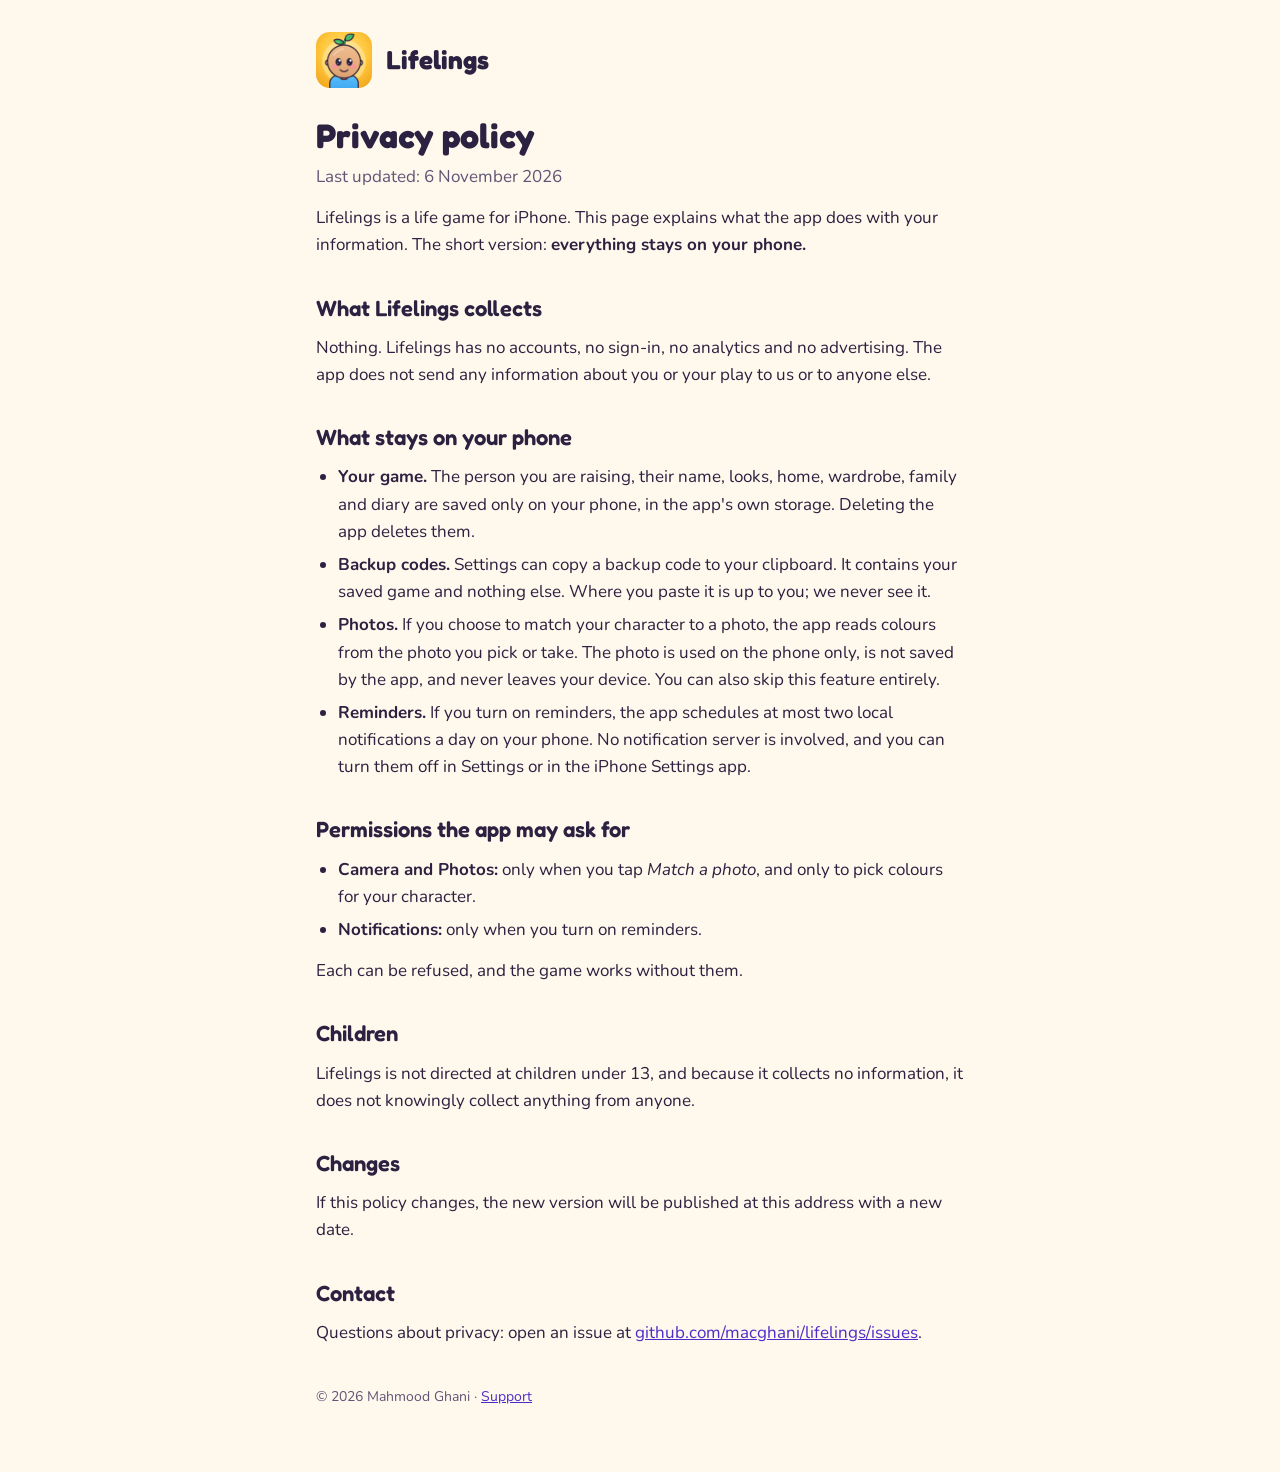
==== privacy/index.html @ c07f5c38 "Add the Lifelings home, privacy and support pages Static pages for GitHub Pages: a home page with th" ====
<!doctype html>
<html lang="en">
<head>
<meta charset="utf-8">
<meta name="viewport" content="width=device-width, initial-scale=1">
<title>Privacy policy · Lifelings</title>
<link rel="icon" href="../favicon.png">
<link rel="stylesheet" href="https://fonts.googleapis.com/css2?family=Fredoka:wght@600;700&family=Nunito:wght@400;700;800&display=swap">
<link rel="stylesheet" href="../style.css">
</head>
<body>
<main>
  <header><img src="../icon.png" alt=""><a href="../">Lifelings</a></header>
  <h1>Privacy policy</h1>
  <p class="muted">Last updated: 6 November 2026</p>
  <p>Lifelings is a life game for iPhone. This page explains what the app does with your information. The short version: <strong>everything stays on your phone.</strong></p>

  <h2>What Lifelings collects</h2>
  <p>Nothing. Lifelings has no accounts, no sign-in, no analytics and no advertising. The app does not send any information about you or your play to us or to anyone else.</p>

  <h2>What stays on your phone</h2>
  <ul>
    <li><strong>Your game.</strong> The person you are raising, their name, looks, home, wardrobe, family and diary are saved only on your phone, in the app's own storage. Deleting the app deletes them.</li>
    <li><strong>Backup codes.</strong> Settings can copy a backup code to your clipboard. It contains your saved game and nothing else. Where you paste it is up to you; we never see it.</li>
    <li><strong>Photos.</strong> If you choose to match your character to a photo, the app reads colours from the photo you pick or take. The photo is used on the phone only, is not saved by the app, and never leaves your device. You can also skip this feature entirely.</li>
    <li><strong>Reminders.</strong> If you turn on reminders, the app schedules at most two local notifications a day on your phone. No notification server is involved, and you can turn them off in Settings or in the iPhone Settings app.</li>
  </ul>

  <h2>Permissions the app may ask for</h2>
  <ul>
    <li><strong>Camera and Photos:</strong> only when you tap <em>Match a photo</em>, and only to pick colours for your character.</li>
    <li><strong>Notifications:</strong> only when you turn on reminders.</li>
  </ul>
  <p>Each can be refused, and the game works without them.</p>

  <h2>Children</h2>
  <p>Lifelings is not directed at children under 13, and because it collects no information, it does not knowingly collect anything from anyone.</p>

  <h2>Changes</h2>
  <p>If this policy changes, the new version will be published at this address with a new date.</p>

  <h2>Contact</h2>
  <p>Questions about privacy: open an issue at <a href="https://github.com/macghani/lifelings/issues">github.com/macghani/lifelings/issues</a>.</p>
  <footer>© 2026 Mahmood Ghani · <a href="../support/">Support</a></footer>
</main>
</body>
</html>
---- style.css ----
:root {
  --ink: #2B2140;
  --ink-soft: #5E5675;
  --paper: #FFF8EC;
  --card: #FFFFFF;
  --sun: #FFC83D;
  --leaf: #1E9E4E;
  --link: #4A2DC9;
  --line: #EDE4D3;
}
@media (prefers-color-scheme: dark) {
  :root {
    --ink: #F4EFFF;
    --ink-soft: #C9C1DD;
    --paper: #1A1430;
    --card: #241C40;
    --link: #B9A6FF;
    --line: #3A2F5C;
  }
}
* { box-sizing: border-box; }
html { -webkit-text-size-adjust: 100%; }
body {
  margin: 0;
  background: var(--paper);
  color: var(--ink);
  font-family: Nunito, system-ui, -apple-system, sans-serif;
  font-size: 17px;
  line-height: 1.6;
}
main { max-width: 680px; margin: 0 auto; padding: 32px 16px 64px; }
header { display: flex; align-items: center; gap: 14px; margin-bottom: 28px; }
header img { width: 56px; height: 56px; border-radius: 14px; }
header a { color: inherit; text-decoration: none; font-family: Fredoka, Nunito, sans-serif; font-weight: 700; font-size: 26px; }
h1 { font-family: Fredoka, Nunito, sans-serif; font-weight: 700; font-size: 34px; line-height: 1.15; margin: 0 0 8px; }
h2 { font-family: Fredoka, Nunito, sans-serif; font-weight: 600; font-size: 22px; margin: 32px 0 8px; }
p, ul { margin: 0 0 14px; }
ul { padding-left: 22px; }
li { margin-bottom: 6px; }
a { color: var(--link); }
.muted { color: var(--ink-soft); }
.card { background: var(--card); border: 2px solid var(--line); border-radius: 20px; padding: 18px 20px; margin: 18px 0; }
.hero { text-align: center; padding: 24px 0 8px; }
.hero img { width: 128px; height: 128px; border-radius: 30px; box-shadow: 0 10px 30px rgba(43, 33, 64, 0.18); }
.hero h1 { font-size: 44px; margin-top: 18px; }
.links { display: flex; gap: 12px; justify-content: center; flex-wrap: wrap; margin-top: 22px; }
.links a { background: var(--sun); color: #2B2140; text-decoration: none; font-weight: 800; padding: 10px 18px; border-radius: 999px; }
footer { margin-top: 40px; font-size: 14px; color: var(--ink-soft); }
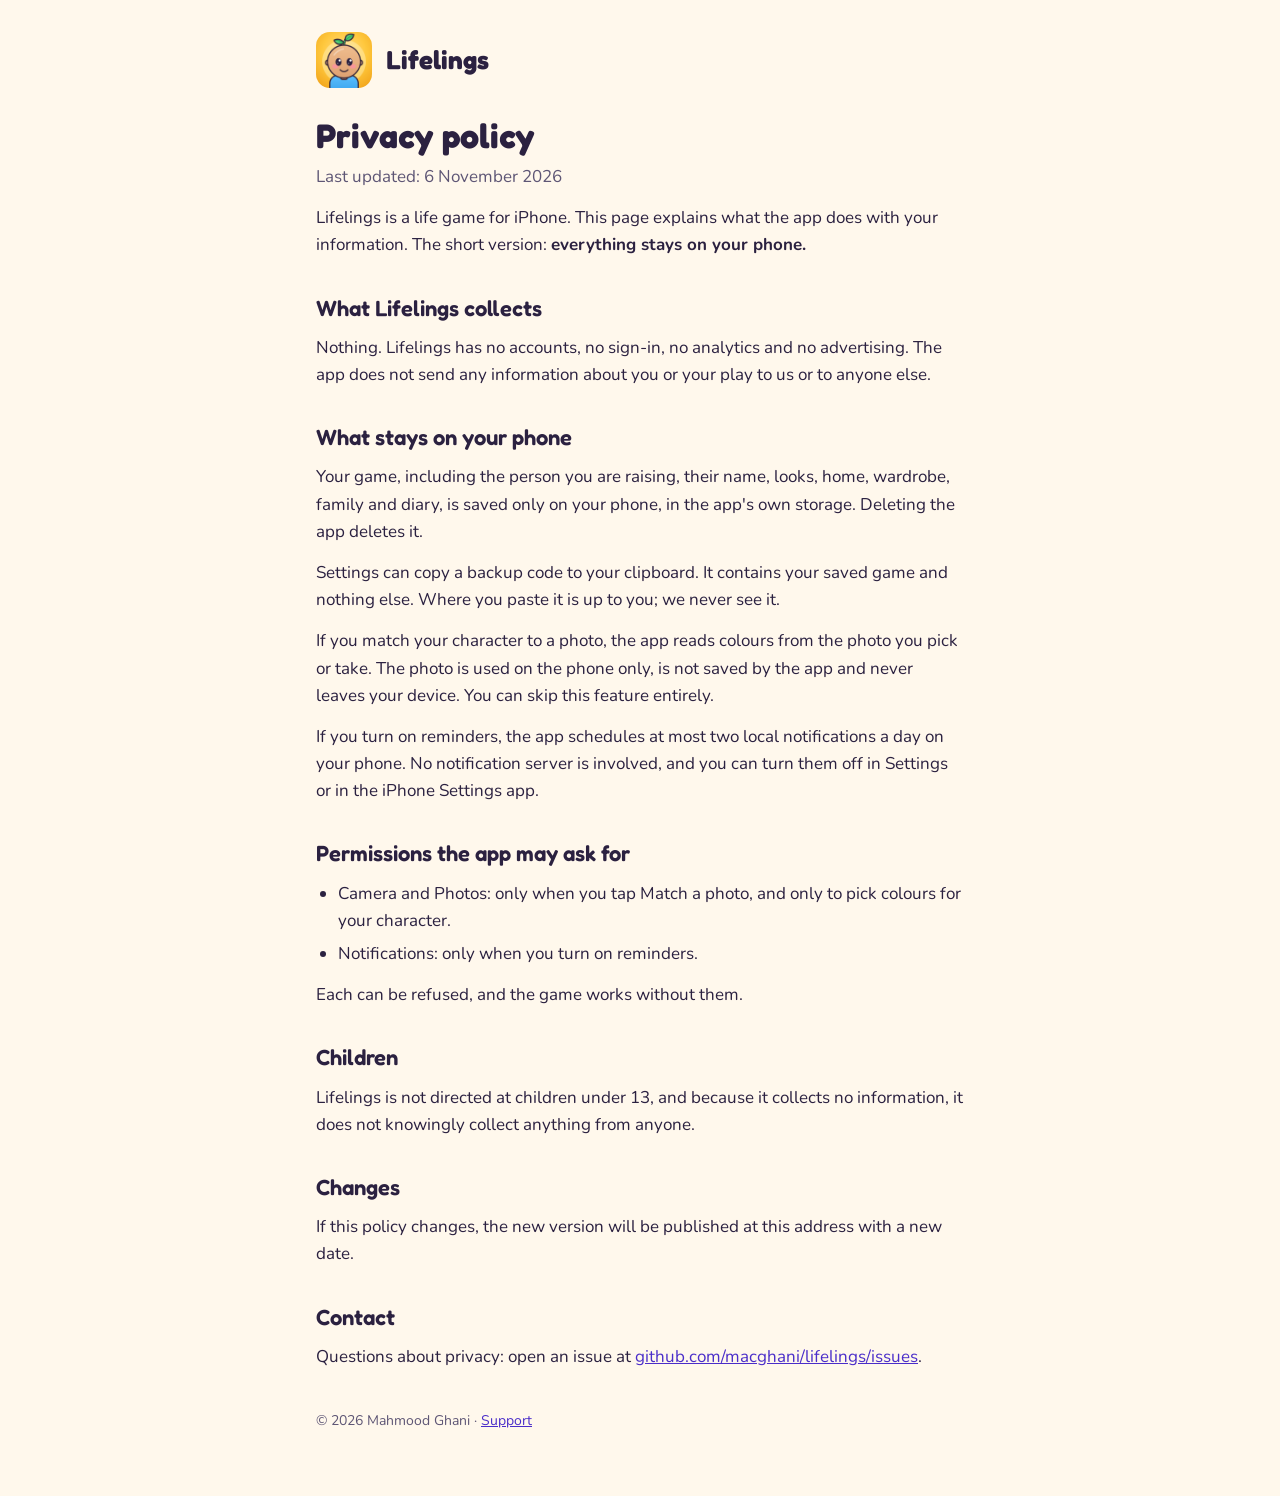
==== commit cdbc2998: "Plainer wording on the site, and the between-care answers Privacy: the bold-labelled list becomes pl" ====
--- a/privacy/index.html
+++ b/privacy/index.html
@@ -19,17 +19,15 @@
   <p>Nothing. Lifelings has no accounts, no sign-in, no analytics and no advertising. The app does not send any information about you or your play to us or to anyone else.</p>
 
   <h2>What stays on your phone</h2>
-  <ul>
-    <li><strong>Your game.</strong> The person you are raising, their name, looks, home, wardrobe, family and diary are saved only on your phone, in the app's own storage. Deleting the app deletes them.</li>
-    <li><strong>Backup codes.</strong> Settings can copy a backup code to your clipboard. It contains your saved game and nothing else. Where you paste it is up to you; we never see it.</li>
-    <li><strong>Photos.</strong> If you choose to match your character to a photo, the app reads colours from the photo you pick or take. The photo is used on the phone only, is not saved by the app, and never leaves your device. You can also skip this feature entirely.</li>
-    <li><strong>Reminders.</strong> If you turn on reminders, the app schedules at most two local notifications a day on your phone. No notification server is involved, and you can turn them off in Settings or in the iPhone Settings app.</li>
-  </ul>
+  <p>Your game, including the person you are raising, their name, looks, home, wardrobe, family and diary, is saved only on your phone, in the app's own storage. Deleting the app deletes it.</p>
+  <p>Settings can copy a backup code to your clipboard. It contains your saved game and nothing else. Where you paste it is up to you; we never see it.</p>
+  <p>If you match your character to a photo, the app reads colours from the photo you pick or take. The photo is used on the phone only, is not saved by the app and never leaves your device. You can skip this feature entirely.</p>
+  <p>If you turn on reminders, the app schedules at most two local notifications a day on your phone. No notification server is involved, and you can turn them off in Settings or in the iPhone Settings app.</p>
 
   <h2>Permissions the app may ask for</h2>
   <ul>
-    <li><strong>Camera and Photos:</strong> only when you tap <em>Match a photo</em>, and only to pick colours for your character.</li>
-    <li><strong>Notifications:</strong> only when you turn on reminders.</li>
+    <li>Camera and Photos: only when you tap Match a photo, and only to pick colours for your character.</li>
+    <li>Notifications: only when you turn on reminders.</li>
   </ul>
   <p>Each can be refused, and the game works without them.</p>
 
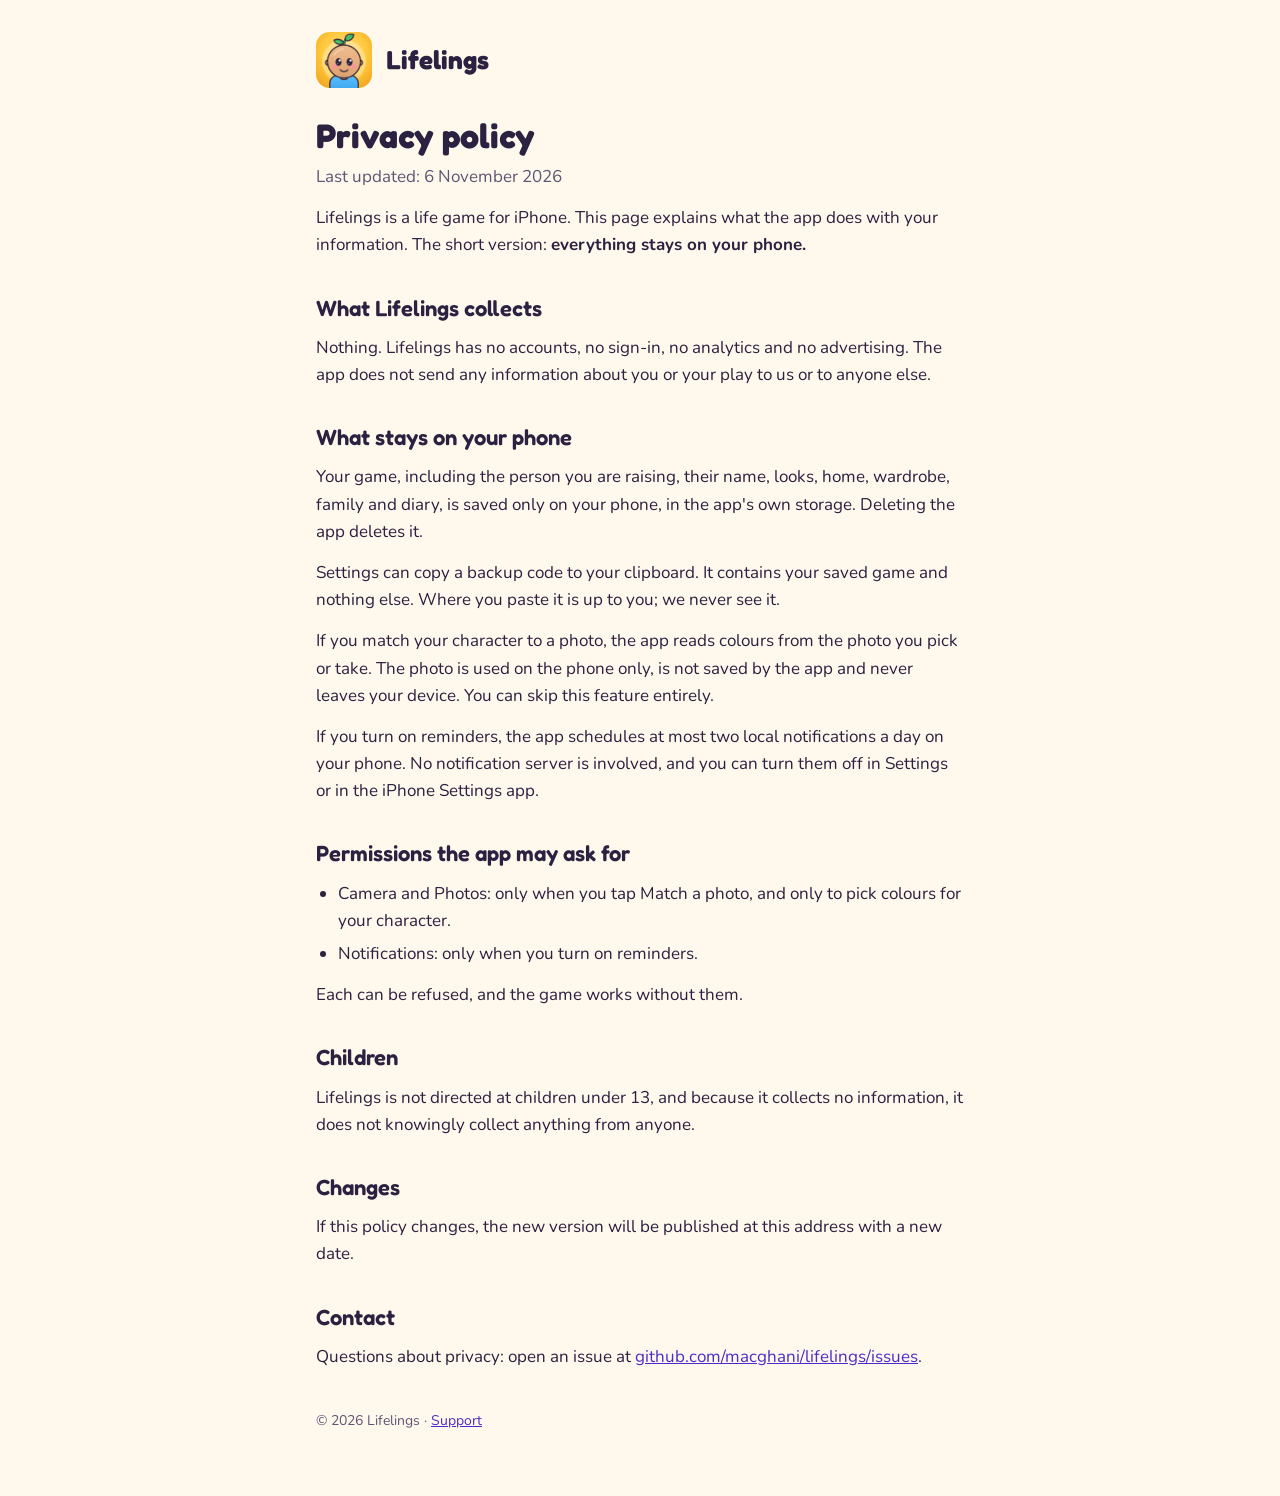
==== commit 591fa30a: "Site: © Lifelings instead of a personal name, and how buying coins is kept safe for children Co-Auth" ====
--- a/privacy/index.html
+++ b/privacy/index.html
@@ -39,7 +39,7 @@
 
   <h2>Contact</h2>
   <p>Questions about privacy: open an issue at <a href="https://github.com/macghani/lifelings/issues">github.com/macghani/lifelings/issues</a>.</p>
-  <footer>© 2026 Mahmood Ghani · <a href="../support/">Support</a></footer>
+  <footer>© 2026 Lifelings · <a href="../support/">Support</a></footer>
 </main>
 </body>
 </html>
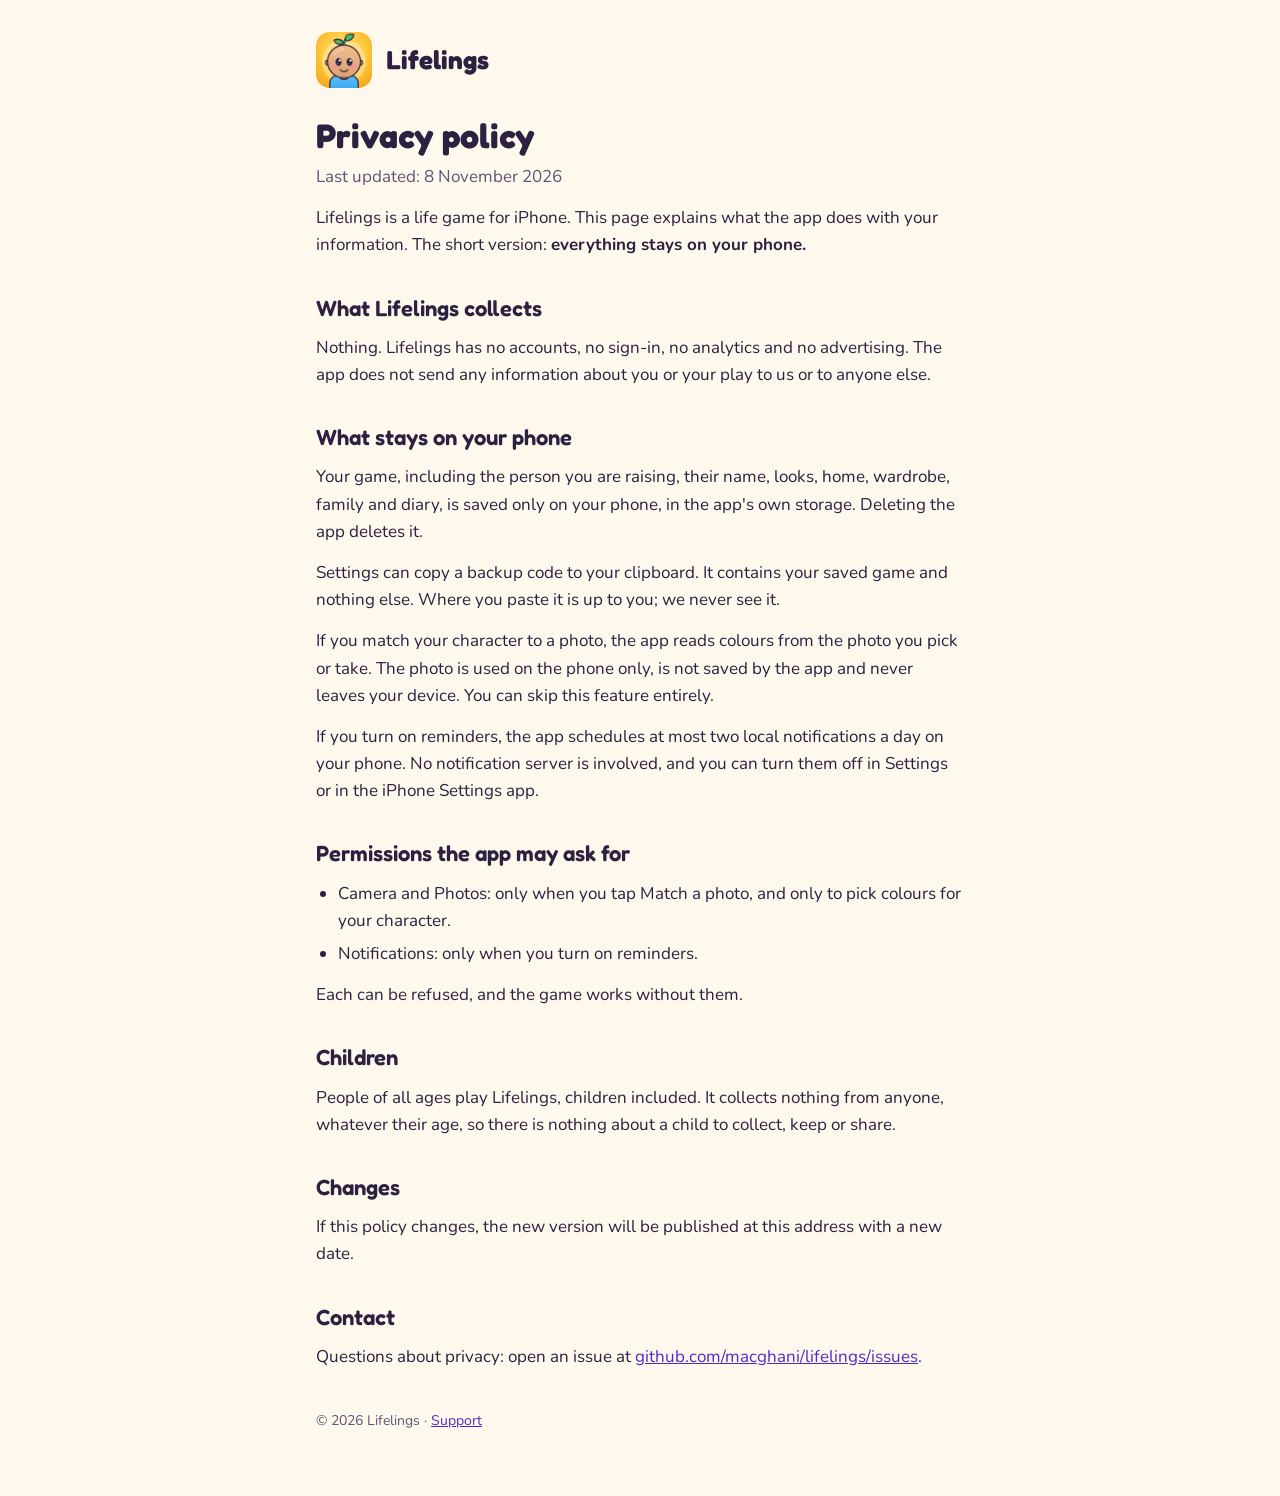
==== commit 3dda822e: "Privacy: people of all ages play Lifelings, and it collects nothing from anyone The old line said th" ====
--- a/privacy/index.html
+++ b/privacy/index.html
@@ -12,7 +12,7 @@
 <main>
   <header><img src="../icon.png" alt=""><a href="../">Lifelings</a></header>
   <h1>Privacy policy</h1>
-  <p class="muted">Last updated: 6 November 2026</p>
+  <p class="muted">Last updated: 8 November 2026</p>
   <p>Lifelings is a life game for iPhone. This page explains what the app does with your information. The short version: <strong>everything stays on your phone.</strong></p>
 
   <h2>What Lifelings collects</h2>
@@ -32,7 +32,7 @@
   <p>Each can be refused, and the game works without them.</p>
 
   <h2>Children</h2>
-  <p>Lifelings is not directed at children under 13, and because it collects no information, it does not knowingly collect anything from anyone.</p>
+  <p>People of all ages play Lifelings, children included. It collects nothing from anyone, whatever their age, so there is nothing about a child to collect, keep or share.</p>
 
   <h2>Changes</h2>
   <p>If this policy changes, the new version will be published at this address with a new date.</p>
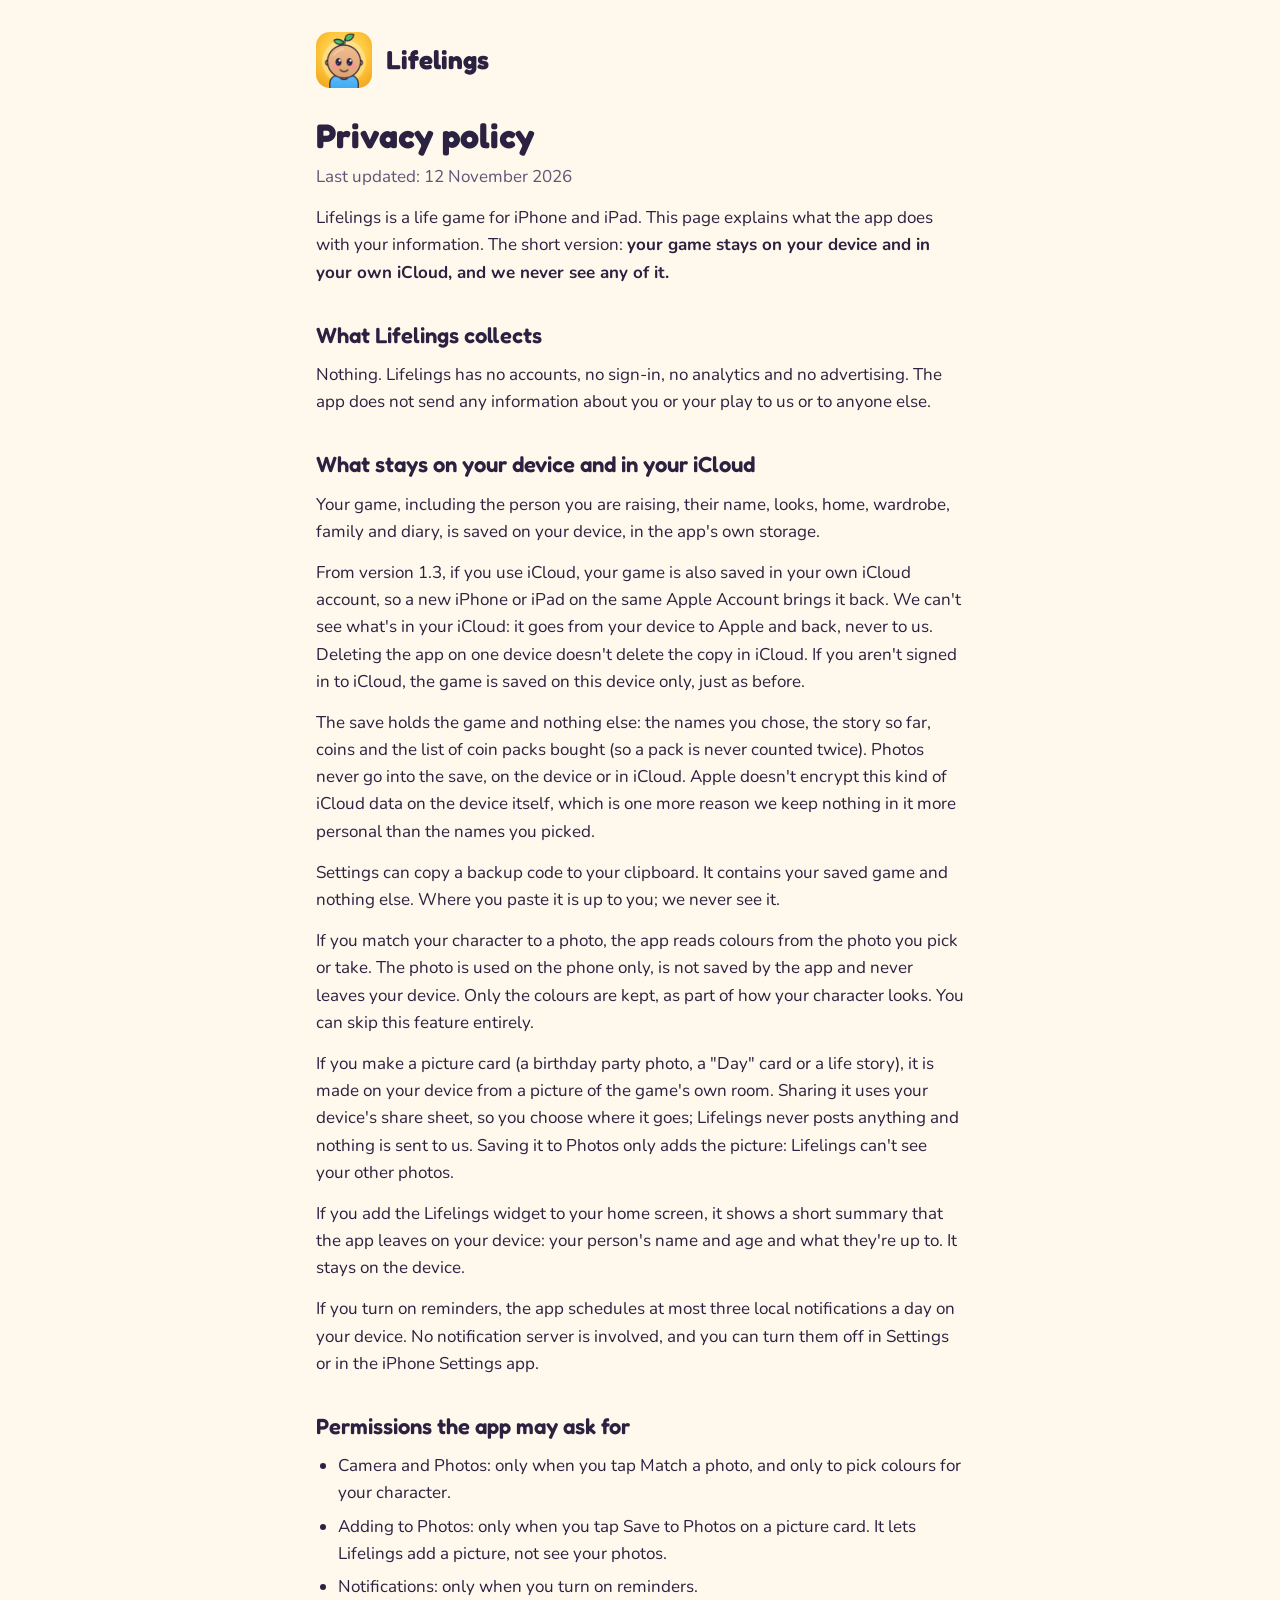
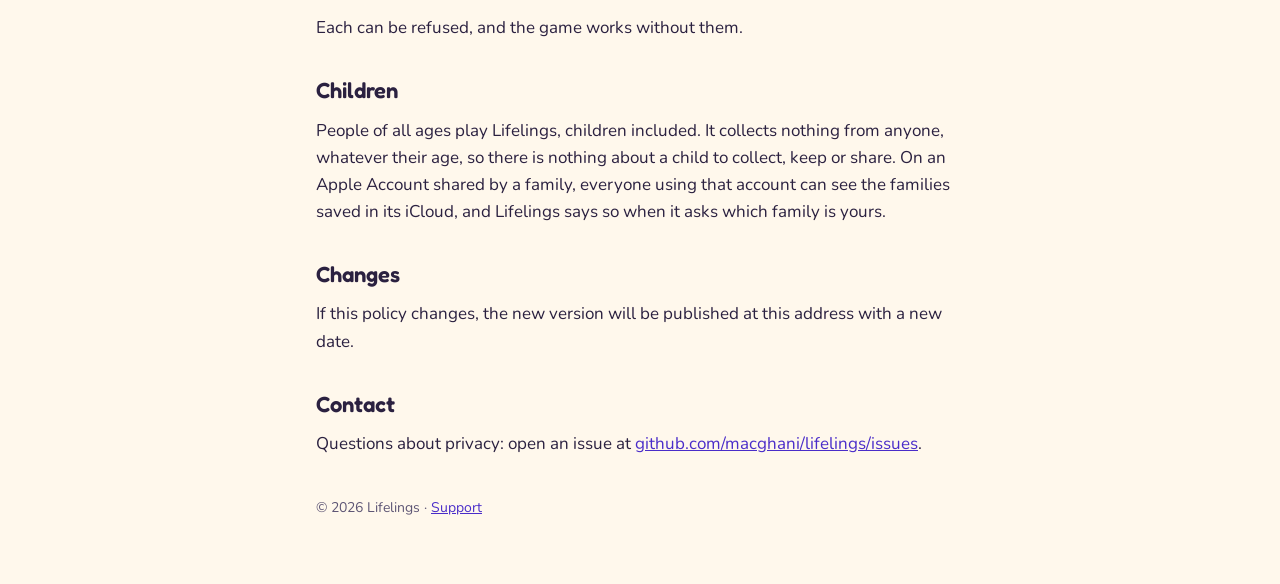
==== commit 25dc212d: "Bring the site in line with Lifelings 1.3 The support page now matches docs/support.md in growbuddy:" ====
--- a/privacy/index.html
+++ b/privacy/index.html
@@ -12,27 +12,32 @@
 <main>
   <header><img src="../icon.png" alt=""><a href="../">Lifelings</a></header>
   <h1>Privacy policy</h1>
-  <p class="muted">Last updated: 8 November 2026</p>
-  <p>Lifelings is a life game for iPhone. This page explains what the app does with your information. The short version: <strong>everything stays on your phone.</strong></p>
+  <p class="muted">Last updated: 12 November 2026</p>
+  <p>Lifelings is a life game for iPhone and iPad. This page explains what the app does with your information. The short version: <strong>your game stays on your device and in your own iCloud, and we never see any of it.</strong></p>
 
   <h2>What Lifelings collects</h2>
   <p>Nothing. Lifelings has no accounts, no sign-in, no analytics and no advertising. The app does not send any information about you or your play to us or to anyone else.</p>
 
-  <h2>What stays on your phone</h2>
-  <p>Your game, including the person you are raising, their name, looks, home, wardrobe, family and diary, is saved only on your phone, in the app's own storage. Deleting the app deletes it.</p>
+  <h2>What stays on your device and in your iCloud</h2>
+  <p>Your game, including the person you are raising, their name, looks, home, wardrobe, family and diary, is saved on your device, in the app's own storage.</p>
+  <p>From version 1.3, if you use iCloud, your game is also saved in your own iCloud account, so a new iPhone or iPad on the same Apple Account brings it back. We can't see what's in your iCloud: it goes from your device to Apple and back, never to us. Deleting the app on one device doesn't delete the copy in iCloud. If you aren't signed in to iCloud, the game is saved on this device only, just as before.</p>
+  <p>The save holds the game and nothing else: the names you chose, the story so far, coins and the list of coin packs bought (so a pack is never counted twice). Photos never go into the save, on the device or in iCloud. Apple doesn't encrypt this kind of iCloud data on the device itself, which is one more reason we keep nothing in it more personal than the names you picked.</p>
   <p>Settings can copy a backup code to your clipboard. It contains your saved game and nothing else. Where you paste it is up to you; we never see it.</p>
-  <p>If you match your character to a photo, the app reads colours from the photo you pick or take. The photo is used on the phone only, is not saved by the app and never leaves your device. You can skip this feature entirely.</p>
-  <p>If you turn on reminders, the app schedules at most two local notifications a day on your phone. No notification server is involved, and you can turn them off in Settings or in the iPhone Settings app.</p>
+  <p>If you match your character to a photo, the app reads colours from the photo you pick or take. The photo is used on the phone only, is not saved by the app and never leaves your device. Only the colours are kept, as part of how your character looks. You can skip this feature entirely.</p>
+  <p>If you make a picture card (a birthday party photo, a "Day" card or a life story), it is made on your device from a picture of the game's own room. Sharing it uses your device's share sheet, so you choose where it goes; Lifelings never posts anything and nothing is sent to us. Saving it to Photos only adds the picture: Lifelings can't see your other photos.</p>
+  <p>If you add the Lifelings widget to your home screen, it shows a short summary that the app leaves on your device: your person's name and age and what they're up to. It stays on the device.</p>
+  <p>If you turn on reminders, the app schedules at most three local notifications a day on your device. No notification server is involved, and you can turn them off in Settings or in the iPhone Settings app.</p>
 
   <h2>Permissions the app may ask for</h2>
   <ul>
     <li>Camera and Photos: only when you tap Match a photo, and only to pick colours for your character.</li>
+    <li>Adding to Photos: only when you tap Save to Photos on a picture card. It lets Lifelings add a picture, not see your photos.</li>
     <li>Notifications: only when you turn on reminders.</li>
   </ul>
   <p>Each can be refused, and the game works without them.</p>
 
   <h2>Children</h2>
-  <p>People of all ages play Lifelings, children included. It collects nothing from anyone, whatever their age, so there is nothing about a child to collect, keep or share.</p>
+  <p>People of all ages play Lifelings, children included. It collects nothing from anyone, whatever their age, so there is nothing about a child to collect, keep or share. On an Apple Account shared by a family, everyone using that account can see the families saved in its iCloud, and Lifelings says so when it asks which family is yours.</p>
 
   <h2>Changes</h2>
   <p>If this policy changes, the new version will be published at this address with a new date.</p>
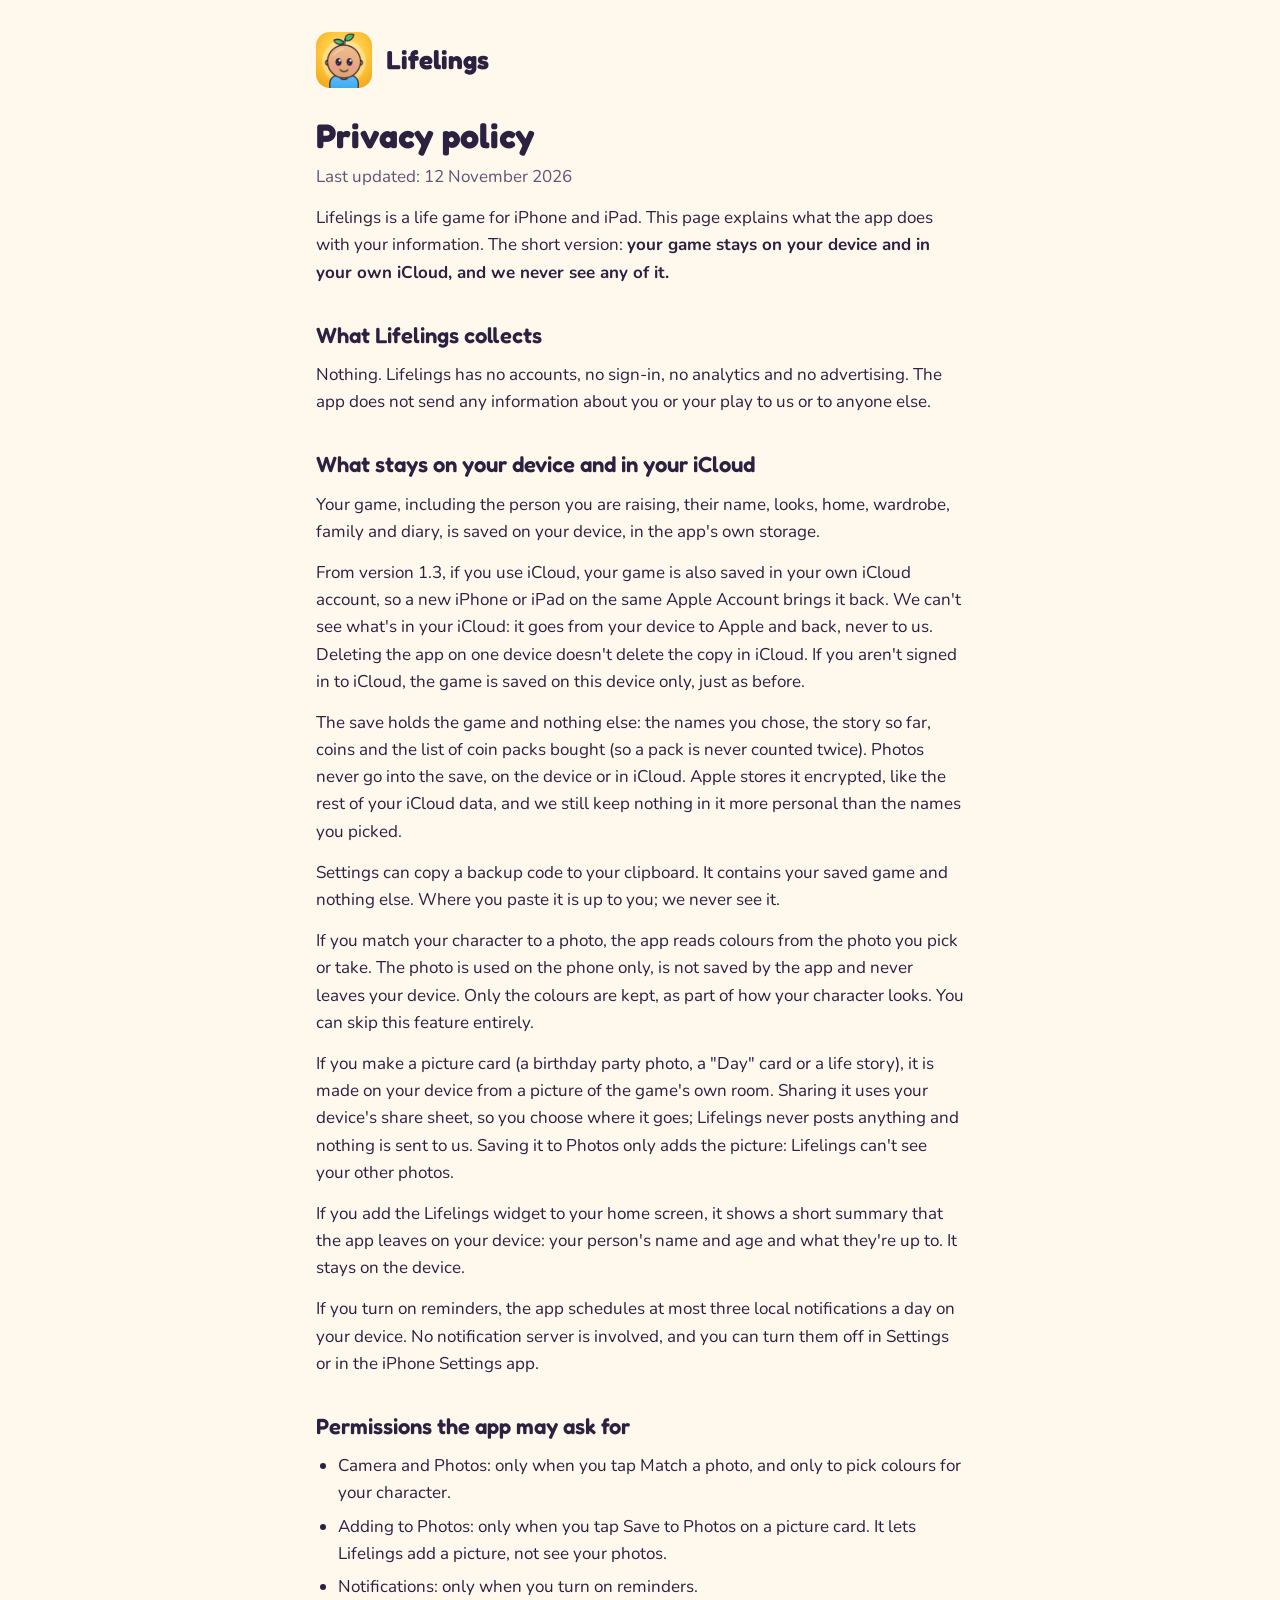
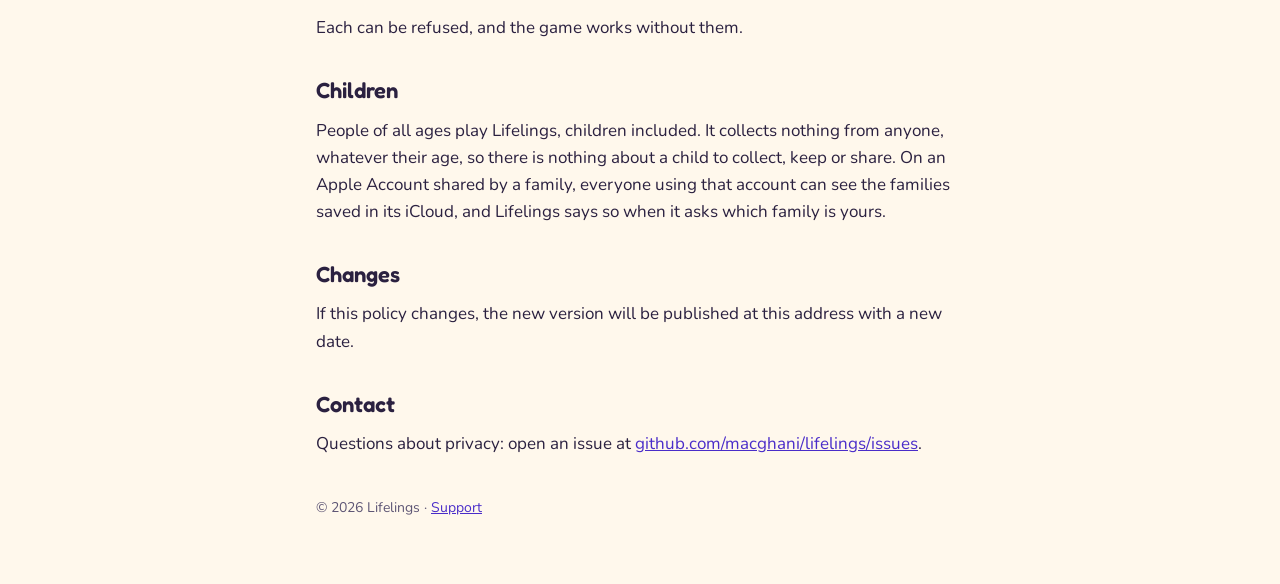
==== commit 1f43da34: "Privacy: a safer iCloud sentence Co-Authored-By: Claude Opus 5.5 <noreply@anthropic.com> Claude-Sess" ====
--- a/privacy/index.html
+++ b/privacy/index.html
@@ -21,7 +21,7 @@
   <h2>What stays on your device and in your iCloud</h2>
   <p>Your game, including the person you are raising, their name, looks, home, wardrobe, family and diary, is saved on your device, in the app's own storage.</p>
   <p>From version 1.3, if you use iCloud, your game is also saved in your own iCloud account, so a new iPhone or iPad on the same Apple Account brings it back. We can't see what's in your iCloud: it goes from your device to Apple and back, never to us. Deleting the app on one device doesn't delete the copy in iCloud. If you aren't signed in to iCloud, the game is saved on this device only, just as before.</p>
-  <p>The save holds the game and nothing else: the names you chose, the story so far, coins and the list of coin packs bought (so a pack is never counted twice). Photos never go into the save, on the device or in iCloud. Apple doesn't encrypt this kind of iCloud data on the device itself, which is one more reason we keep nothing in it more personal than the names you picked.</p>
+  <p>The save holds the game and nothing else: the names you chose, the story so far, coins and the list of coin packs bought (so a pack is never counted twice). Photos never go into the save, on the device or in iCloud. Apple stores it encrypted, like the rest of your iCloud data, and we still keep nothing in it more personal than the names you picked.</p>
   <p>Settings can copy a backup code to your clipboard. It contains your saved game and nothing else. Where you paste it is up to you; we never see it.</p>
   <p>If you match your character to a photo, the app reads colours from the photo you pick or take. The photo is used on the phone only, is not saved by the app and never leaves your device. Only the colours are kept, as part of how your character looks. You can skip this feature entirely.</p>
   <p>If you make a picture card (a birthday party photo, a "Day" card or a life story), it is made on your device from a picture of the game's own room. Sharing it uses your device's share sheet, so you choose where it goes; Lifelings never posts anything and nothing is sent to us. Saving it to Photos only adds the picture: Lifelings can't see your other photos.</p>
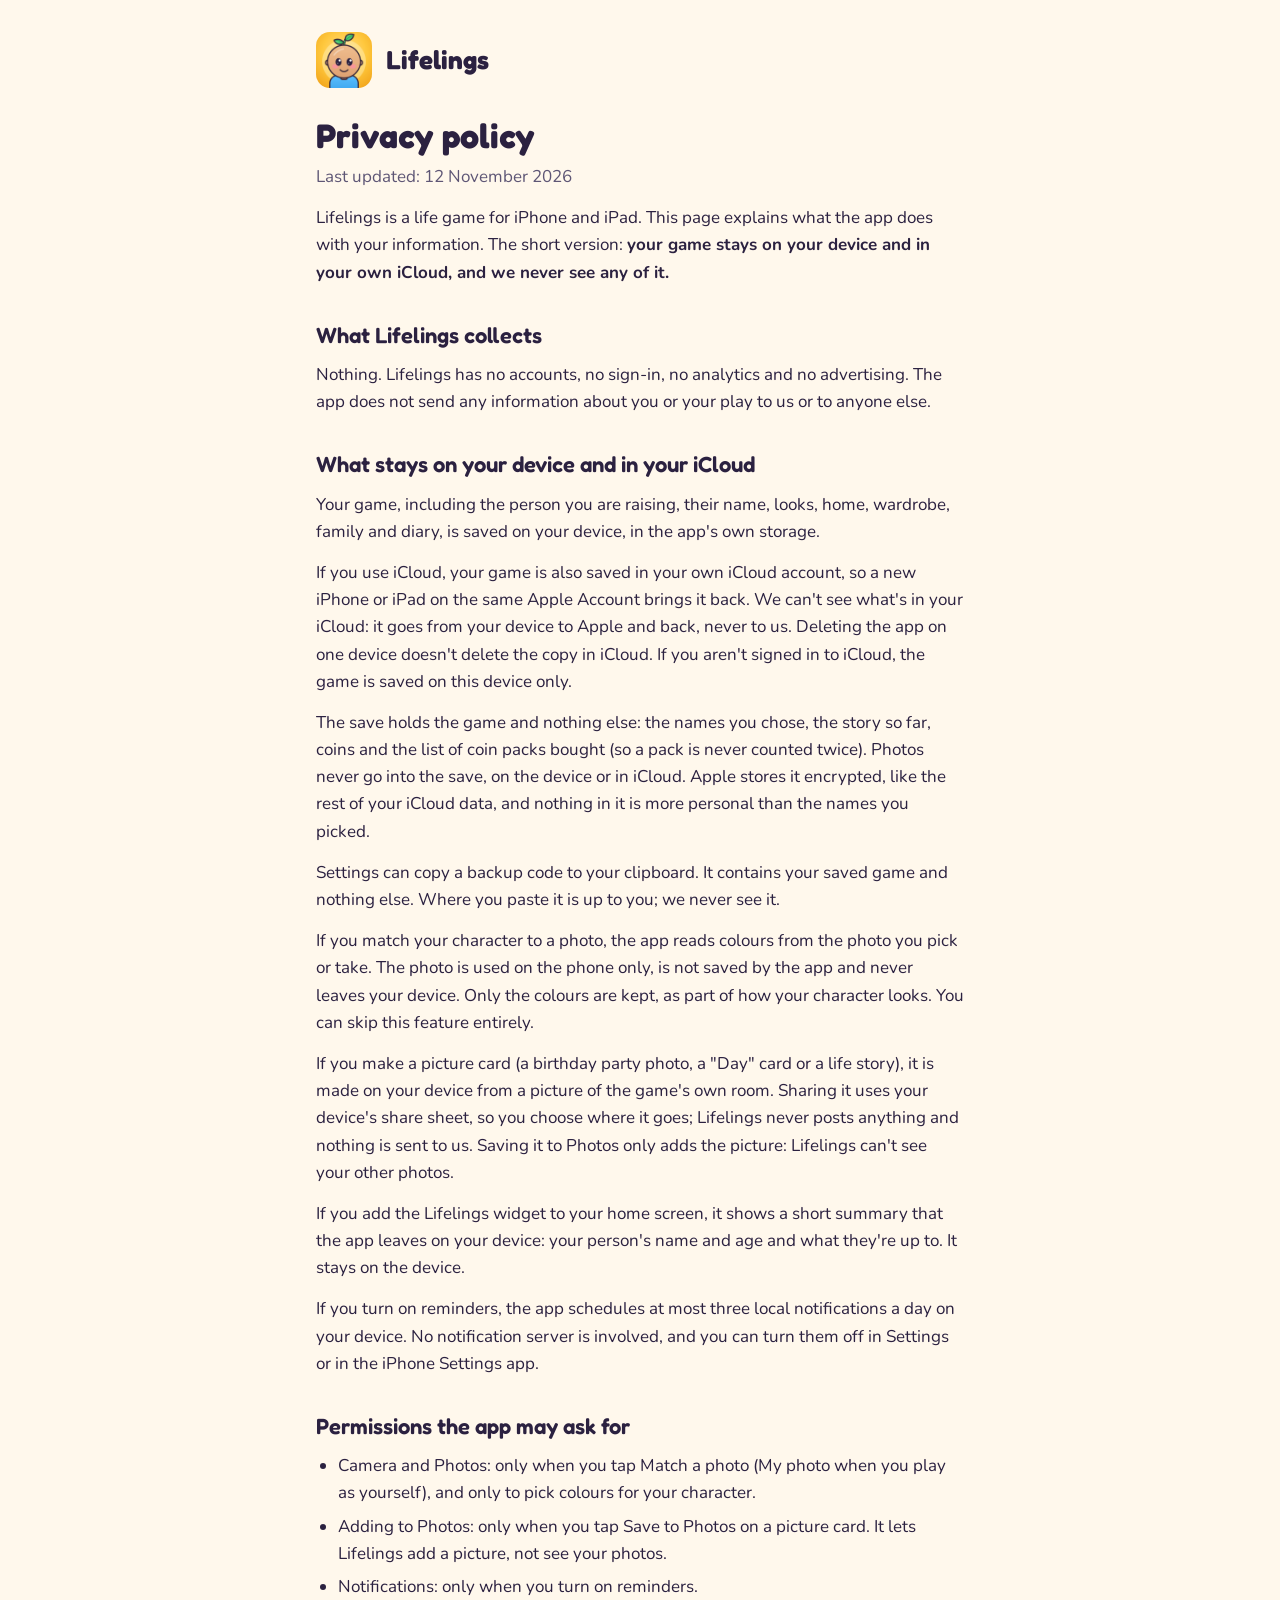
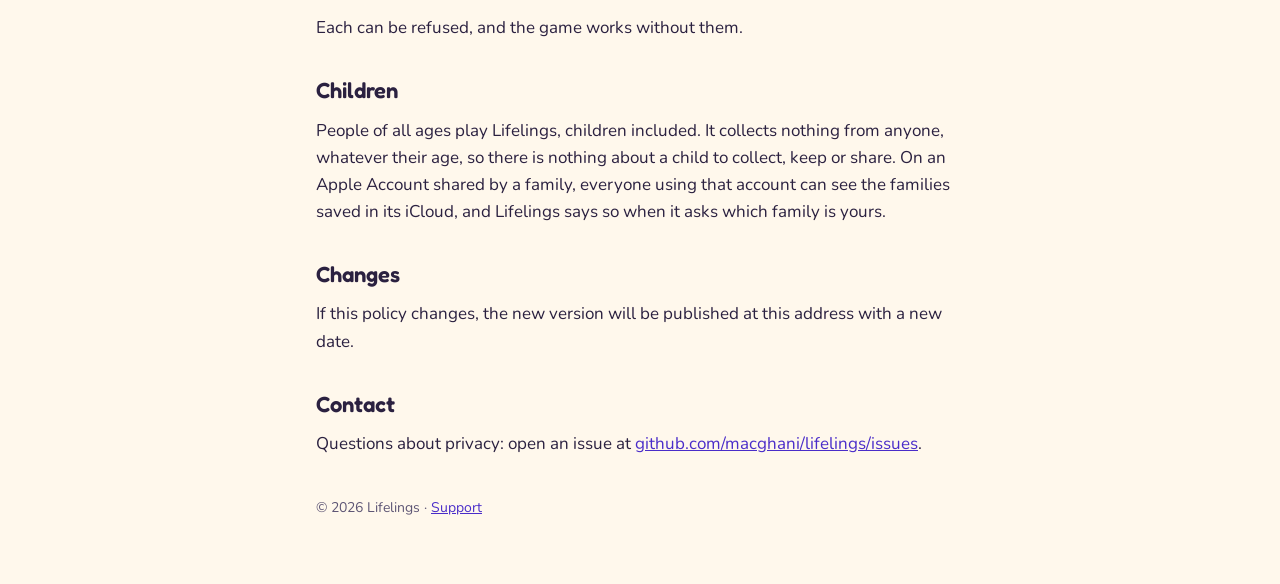
==== commit dd29d17f: "Final voice pass on the site for 1.3.0 Fix the support intro, which was cut off mid-word and left a " ====
--- a/privacy/index.html
+++ b/privacy/index.html
@@ -20,8 +20,8 @@
 
   <h2>What stays on your device and in your iCloud</h2>
   <p>Your game, including the person you are raising, their name, looks, home, wardrobe, family and diary, is saved on your device, in the app's own storage.</p>
-  <p>From version 1.3, if you use iCloud, your game is also saved in your own iCloud account, so a new iPhone or iPad on the same Apple Account brings it back. We can't see what's in your iCloud: it goes from your device to Apple and back, never to us. Deleting the app on one device doesn't delete the copy in iCloud. If you aren't signed in to iCloud, the game is saved on this device only, just as before.</p>
-  <p>The save holds the game and nothing else: the names you chose, the story so far, coins and the list of coin packs bought (so a pack is never counted twice). Photos never go into the save, on the device or in iCloud. Apple stores it encrypted, like the rest of your iCloud data, and we still keep nothing in it more personal than the names you picked.</p>
+  <p>If you use iCloud, your game is also saved in your own iCloud account, so a new iPhone or iPad on the same Apple Account brings it back. We can't see what's in your iCloud: it goes from your device to Apple and back, never to us. Deleting the app on one device doesn't delete the copy in iCloud. If you aren't signed in to iCloud, the game is saved on this device only.</p>
+  <p>The save holds the game and nothing else: the names you chose, the story so far, coins and the list of coin packs bought (so a pack is never counted twice). Photos never go into the save, on the device or in iCloud. Apple stores it encrypted, like the rest of your iCloud data, and nothing in it is more personal than the names you picked.</p>
   <p>Settings can copy a backup code to your clipboard. It contains your saved game and nothing else. Where you paste it is up to you; we never see it.</p>
   <p>If you match your character to a photo, the app reads colours from the photo you pick or take. The photo is used on the phone only, is not saved by the app and never leaves your device. Only the colours are kept, as part of how your character looks. You can skip this feature entirely.</p>
   <p>If you make a picture card (a birthday party photo, a "Day" card or a life story), it is made on your device from a picture of the game's own room. Sharing it uses your device's share sheet, so you choose where it goes; Lifelings never posts anything and nothing is sent to us. Saving it to Photos only adds the picture: Lifelings can't see your other photos.</p>
@@ -30,7 +30,7 @@
 
   <h2>Permissions the app may ask for</h2>
   <ul>
-    <li>Camera and Photos: only when you tap Match a photo, and only to pick colours for your character.</li>
+    <li>Camera and Photos: only when you tap Match a photo (My photo when you play as yourself), and only to pick colours for your character.</li>
     <li>Adding to Photos: only when you tap Save to Photos on a picture card. It lets Lifelings add a picture, not see your photos.</li>
     <li>Notifications: only when you turn on reminders.</li>
   </ul>
